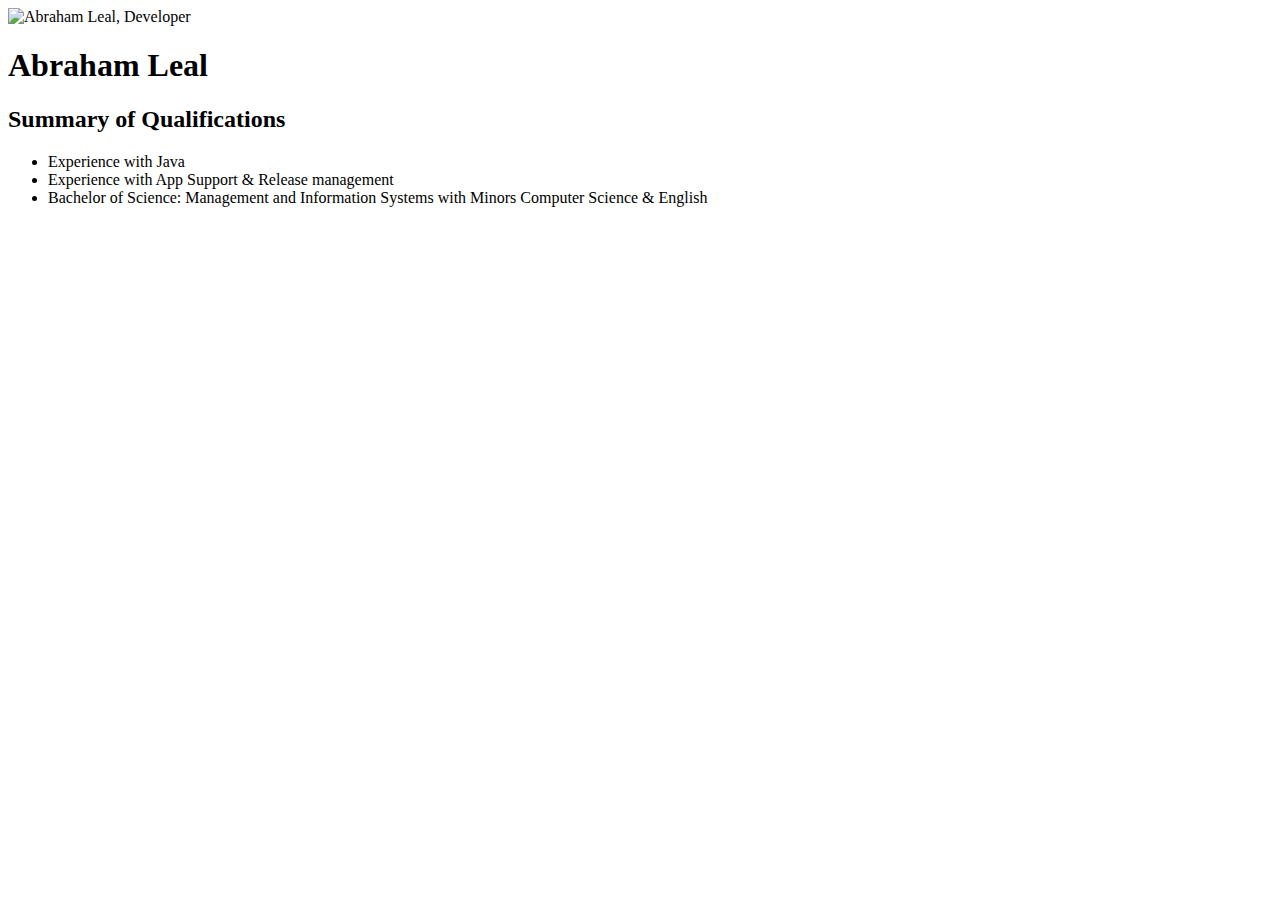
==== index.html @ b401cc83 "Adds index.html file for personal website" ====
<!DOCTYPE html>
<html>
    <head>
        <title>Abraham Leal's Resume</title>
    </head>
    <body>
        <img src="https://placeimg.com/200/200/people" alt="Abraham Leal, Developer">
        <h1>Abraham Leal</h1>
        <h2>Summary of Qualifications</h2>
            <ul>
                <li>Experience with Java</li>
                <li>Experience with App Support & Release management</li>
                <li>Bachelor of Science: Management and Information Systems with Minors Computer Science & English</li>
            </ul>
    </body>
</html>
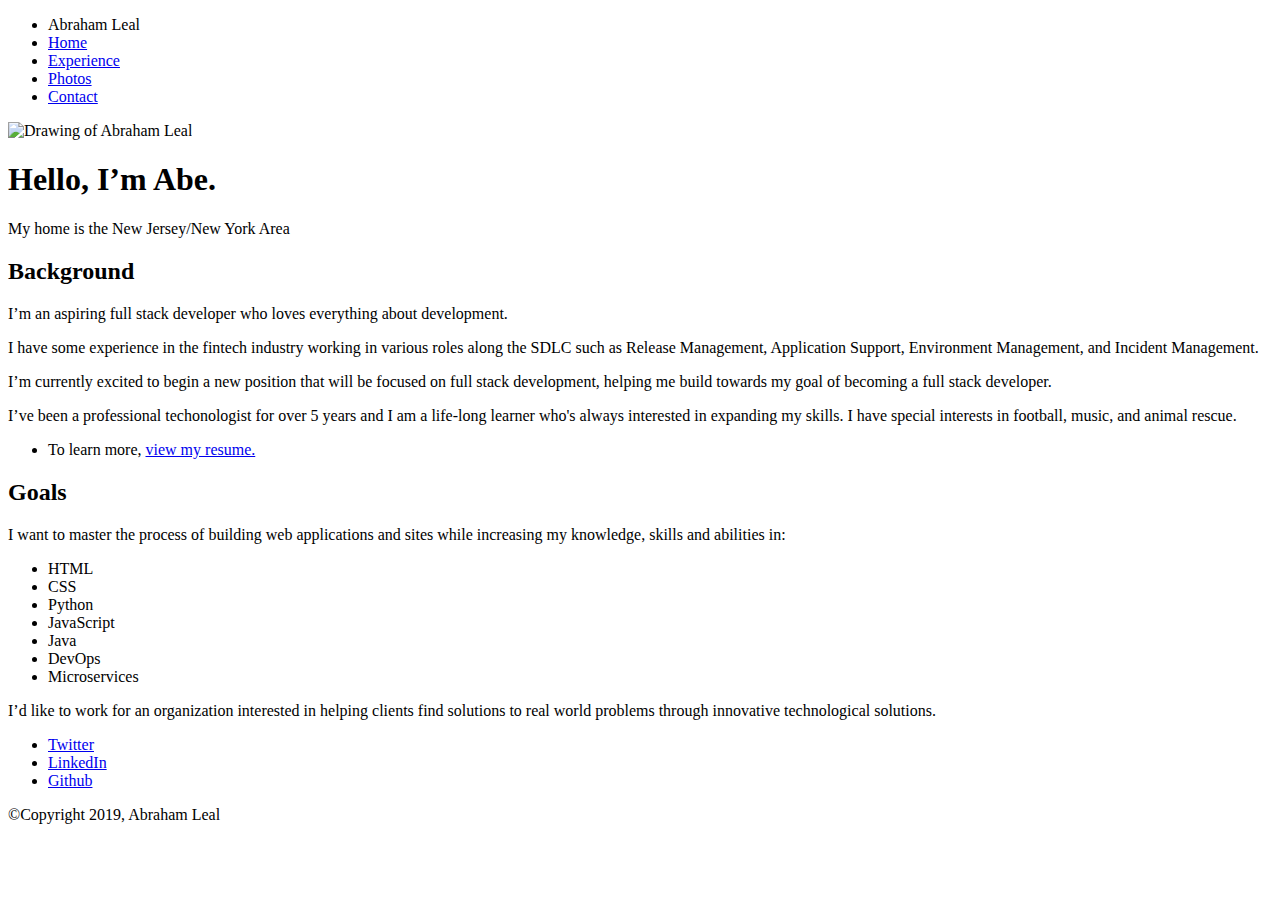
==== commit 1af88763: "Add favicon img for profile page" ====
--- a/index.html
+++ b/index.html
@@ -1,16 +1,66 @@
-<!DOCTYPE html>
-<html>
-    <head>
-        <title>Abraham Leal's Resume</title>
-    </head>
-    <body>
-        <img src="https://placeimg.com/200/200/people" alt="Abraham Leal, Developer">
-        <h1>Abraham Leal</h1>
-        <h2>Summary of Qualifications</h2>
-            <ul>
-                <li>Experience with Java</li>
-                <li>Experience with App Support & Release management</li>
-                <li>Bachelor of Science: Management and Information Systems with Minors Computer Science & English</li>
-            </ul>
-    </body>
-</html>+<!doctype html>
+<html lang="en">
+<head>
+    <meta charset="utf-8">
+    <title>Abraham Leal's Profile</title>
+    <meta name="viewport" content="width=device-width, initial-scale=1.0">
+    <link rel="stylesheet" href="styles.css">
+    <link href="https://fonts.googleapis.com/css?family=Muli%7CRoboto:400,300,500,700,900" rel="stylesheet"></head>
+    <link rel="icon" href="favicon.ico">
+<body>
+
+<div class="main-nav">
+    <ul class="nav">
+        <li class="name">Abraham Leal</li>
+        <li><a href="#">Home</a></li>
+        <li><a href="resume.html">Experience</a></li>
+        <li><a href="#">Photos</a></li>
+        <li><a href="#">Contact</a></li>
+    </ul>
+</div>
+
+<header>
+    <img src="images/me.jpeg" alt="Drawing of Abraham Leal" class="profile-image">
+    <h1 class="tag name">Hello, I’m Abe.</h1>
+    <p class="tag location">My home is the New Jersey/New York Area</p>
+</header>
+
+<main class="flex">
+    <div class="card">
+        <h2>Background</h2>
+        <p>I’m an aspiring full stack developer who loves everything about development.</p>
+        <p>I have some experience in the fintech industry working in various roles along the SDLC such as Release Management, Application Support, Environment Management, and Incident Management.</p>
+            <p>I’m currently excited to begin a new position that will be focused on full stack development, helping me build towards my goal of becoming a full stack developer.</p>
+        <p>I’ve been a professional techonologist for over 5 years and I am a life-long learner who's always interested in expanding my skills.  I have special interests in football, music, and animal rescue.</p>
+        <ul>
+            <li>To learn more, <a href="resume.html">view my resume.</a></li>
+        </ul>
+    </div>
+
+    <div class="card">
+        <h2>Goals</h2>
+        <p>I want to master the process of building web applications and sites while increasing my knowledge, skills and abilities in:</p>
+        <ul class="skills">
+            <li>HTML</li>
+            <li>CSS</li>
+            <li>Python</li>
+            <li>JavaScript</li>
+            <li>Java</li>
+            <li>DevOps</li>
+            <li>Microservices</li>
+        </ul>
+        <p>I’d like to work for an organization interested in helping clients find solutions to real world problems through innovative technological solutions.</p>
+    </div>
+
+</main>
+<footer>
+    <ul>
+        <li><a href="https://twitter.com/3Devel" class="social twitter">Twitter</a></li>
+        <li><a href="https://www.linkedin.com/in/abraham-leal-aa950058/" class="social linkedin">LinkedIn</a></li>
+        <li><a href="https://github.com/aleal629" class="social github">Github</a></li>
+    </ul>
+    <p class="copyright">&copy;Copyright 2019, Abraham Leal</p>
+</footer>
+</body>
+</html>
+
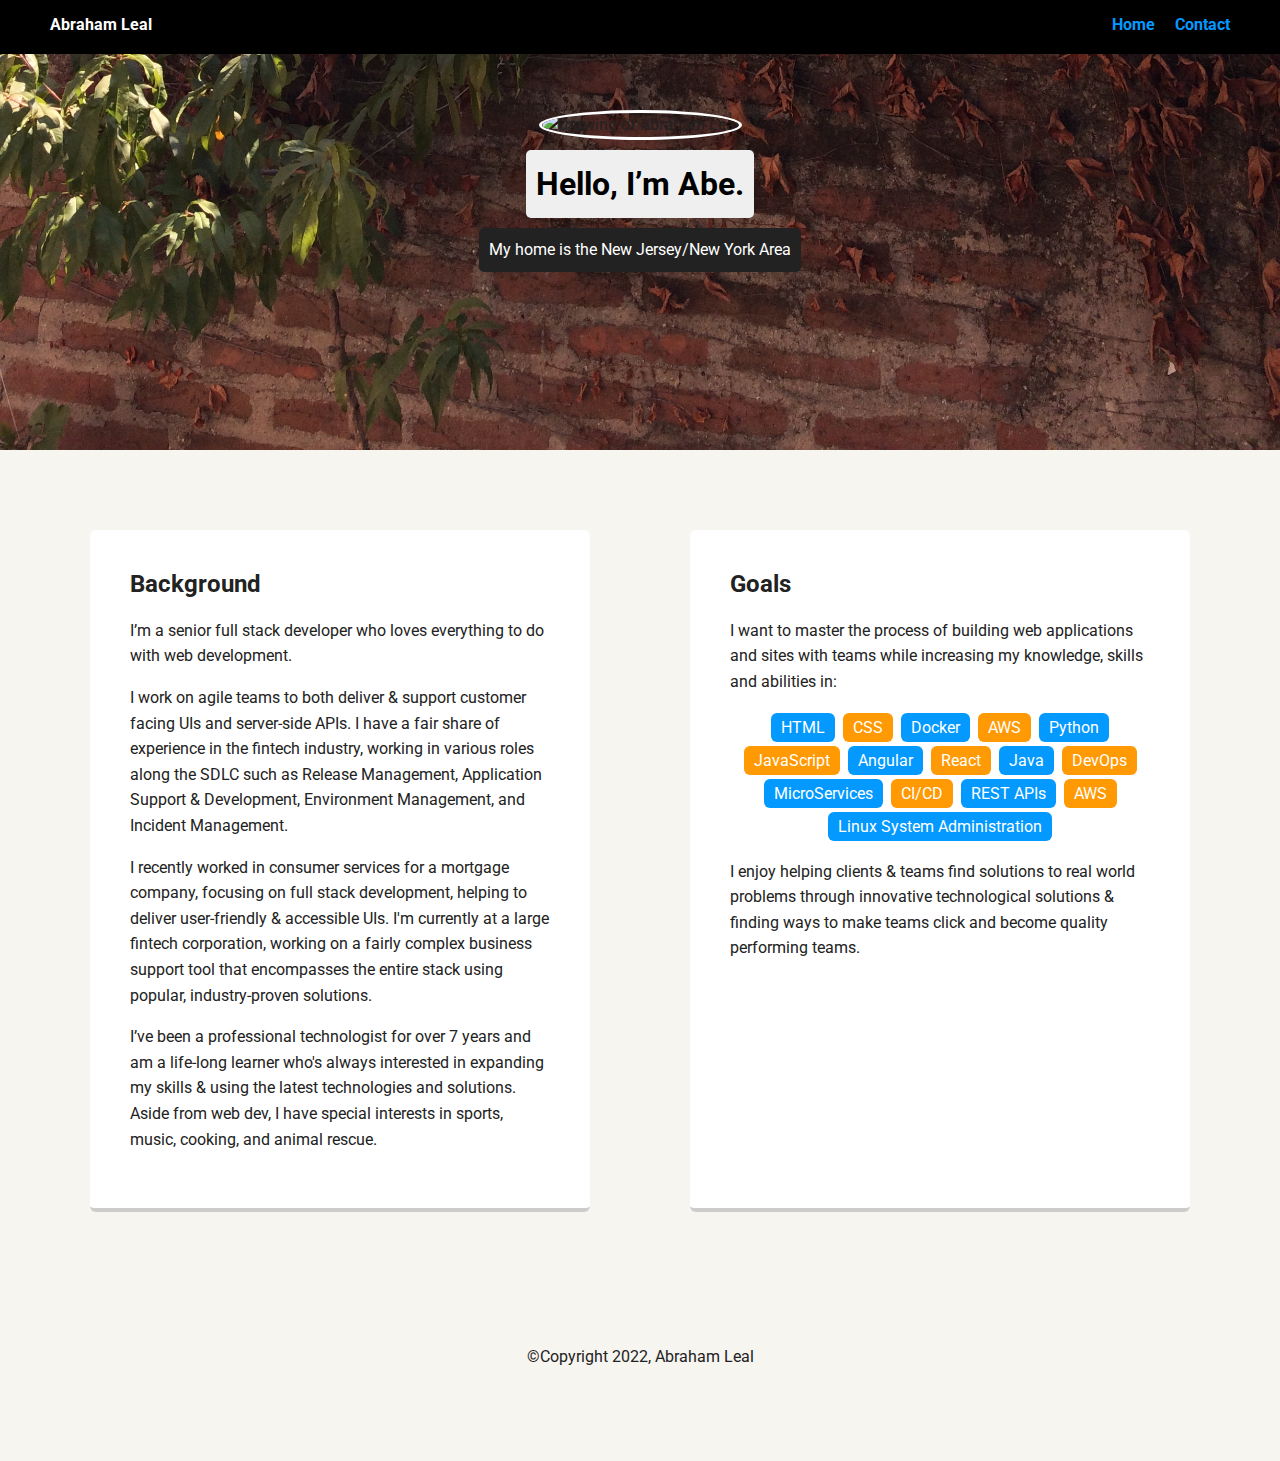
==== commit 346d2e8a: "Merge pull request #2 from NJDevel/develop" ====
--- a/index.html
+++ b/index.html
@@ -5,17 +5,18 @@
     <title>Abraham Leal's Profile</title>
     <meta name="viewport" content="width=device-width, initial-scale=1.0">
     <link rel="stylesheet" href="styles.css">
-    <link href="https://fonts.googleapis.com/css?family=Muli%7CRoboto:400,300,500,700,900" rel="stylesheet"></head>
-    <link rel="icon" href="favicon.ico">
+    <link href="https://fonts.googleapis.com/css?family=Muli%7CRoboto:400,300,500,700,900" rel="stylesheet">
+</head>
+<link rel="icon" href="favicon.ico">
 <body>
 
 <div class="main-nav">
     <ul class="nav">
         <li class="name">Abraham Leal</li>
         <li><a href="#">Home</a></li>
-        <li><a href="resume.html">Experience</a></li>
-        <li><a href="#">Photos</a></li>
-        <li><a href="#">Contact</a></li>
+        <!-- <li><a href="resume.html">Experience</a></li>
+        <li><a href="#">Photos</a></li> -->
+        <li><a href="mailto:abraham.carlos.leal@icloud.com">Contact</a></li>
     </ul>
 </div>
 
@@ -28,28 +29,47 @@
 <main class="flex">
     <div class="card">
         <h2>Background</h2>
-        <p>I’m an aspiring full stack developer who loves everything about development.</p>
-        <p>I have some experience in the fintech industry working in various roles along the SDLC such as Release Management, Application Support, Environment Management, and Incident Management.</p>
-            <p>I’m currently excited to begin a new position that will be focused on full stack development, helping me build towards my goal of becoming a full stack developer.</p>
-        <p>I’ve been a professional techonologist for over 5 years and I am a life-long learner who's always interested in expanding my skills.  I have special interests in football, music, and animal rescue.</p>
-        <ul>
+        <p>I’m a senior full stack developer who loves everything to do with web development.</p>
+        <p>I work on agile teams to both deliver & support customer facing UIs and server-side APIs. I have
+            a fair share of experience in the fintech
+            industry, working in various roles along the SDLC such as Release Management,
+            Application Support & Development, Environment Management, and Incident Management.</p>
+        <p>I recently worked in consumer services for a mortgage company, focusing on full stack development, helping
+            to deliver user-friendly & accessible UIs. I'm currently at a large fintech corporation, working on a
+            fairly complex business support tool
+            that encompasses the entire stack using popular, industry-proven solutions.</p>
+        <p>I’ve been a professional technologist for over 7 years and am a life-long learner who's always interested
+            in expanding my skills & using the latest technologies and solutions. Aside from web dev, I have special
+            interests in sports, music, cooking, and animal rescue.</p>
+        <!-- <ul>
             <li>To learn more, <a href="resume.html">view my resume.</a></li>
-        </ul>
+        </ul> -->
     </div>
 
     <div class="card">
         <h2>Goals</h2>
-        <p>I want to master the process of building web applications and sites while increasing my knowledge, skills and abilities in:</p>
+        <p>I want to master the process of building web applications and sites with teams while increasing my knowledge,
+            skills and
+            abilities in:</p>
         <ul class="skills">
             <li>HTML</li>
             <li>CSS</li>
+            <li>Docker</li>
+            <li>AWS</li>
             <li>Python</li>
             <li>JavaScript</li>
+            <li>Angular</li>
+            <li>React</li>
             <li>Java</li>
             <li>DevOps</li>
-            <li>Microservices</li>
+            <li>MicroServices</li>
+            <li>CI/CD</li>
+            <li>REST APIs</li>
+            <li>AWS</li>
+            <li>Linux System Administration</li>
         </ul>
-        <p>I’d like to work for an organization interested in helping clients find solutions to real world problems through innovative technological solutions.</p>
+        <p>I enjoy helping clients & teams find solutions to real world problems through innovative technological
+            solutions & finding ways to make teams click and become quality performing teams.</p>
     </div>
 
 </main>
@@ -57,9 +77,9 @@
     <ul>
         <li><a href="https://twitter.com/3Devel" class="social twitter">Twitter</a></li>
         <li><a href="https://www.linkedin.com/in/abraham-leal-aa950058/" class="social linkedin">LinkedIn</a></li>
-        <li><a href="https://github.com/aleal629" class="social github">Github</a></li>
+        <li><a href="https://github.com/NJDevel" class="social github">Github</a></li>
     </ul>
-    <p class="copyright">&copy;Copyright 2019, Abraham Leal</p>
+    <p class="copyright">&copy;Copyright 2022, Abraham Leal</p>
 </footer>
 </body>
 </html>
--- a/styles.css
+++ b/styles.css
@@ -0,0 +1,207 @@
+/* Global Layout Set-up */
+* {
+  box-sizing: border-box;
+}
+
+body {
+  margin: 0;
+  padding: 0;
+  text-align: center;
+  font-family: 'Roboto', sans-serif;
+  color: #222;
+  background: #f7f5f0;
+}
+/* Link Styles */
+
+a {
+  text-decoration: none;
+  color: #0499ff;
+}
+a:hover {
+  color: #6633ff;
+}
+
+/* Section Styles */
+
+.main-nav {
+  width: 100%;
+  background: black;
+  min-height: 30px;
+  padding: 10px;
+  position: fixed;
+  text-align: center;
+}
+.nav {
+  display: flex;
+  justify-content: space-around;
+  font-weight: 700;
+  list-style-type: none;
+  margin: 0 auto;
+  padding: 0;
+}
+.nav .name {
+  display: none;
+}
+.nav li {
+  padding: 5px 10px 10px 10px;
+}
+.nav a {
+  transition: all .5s;
+}
+.nav a:hover {
+  color: white
+}
+
+header {
+  text-align: center;
+  background: url('images/PeachTree.JPG') no-repeat bottom center ;
+  background-size: cover;
+  overflow: hidden;
+  padding-top: 60px;
+}
+header {
+  line-height: 1.5;
+}
+header .profile-image {
+  margin-top: 50px;
+  width: 150px;
+  height: 150px;
+  border-radius: 50%;
+  border: 3px solid white;
+  transition: all .5s;
+}
+header .profile-image:hover {
+  transform: scale(1.2) rotate(5deg);
+}
+.tag {
+  background-color: #efefef;
+  color: black;
+  padding: 10px;
+  border-radius: 5px;
+  display: table;
+  margin: 10px auto;
+}
+.location {
+  background-color: #222;
+  color: white;
+}
+.card {
+  margin: 30px;
+  padding: 20px 40px 40px;
+  max-width: 500px;
+  text-align: left;
+  background: #fff;
+  border-bottom: 4px solid #ccc;
+  border-radius: 6px;
+}
+.card:hover {
+  border-color: #ff99ff;
+}
+
+ul.skills {
+  padding: 0;
+  text-align: center;
+}
+
+.skills li {
+  border-radius: 6px;
+  display: inline-block;
+  background: #ff9904;
+  color: white;
+  padding: 5px 10px;
+  margin: 2px;
+}
+
+.skills li:nth-child(odd) {
+  background: #0399ff;
+}
+
+footer {
+  width: 100%;
+  min-height: 30px;
+  padding: 20px 0 40px 20px;
+}
+
+footer .copyright {
+  top: -8px;
+  margin-right: 20px;
+  font-size: .75em;
+}
+
+footer ul {
+  list-style-type: none;
+  margin: 0;
+  padding: 0;
+}
+
+footer ul li {
+  display: inline-block;
+}
+
+a.social {
+  display: inline-block;
+  text-indent: -9999px;
+  margin-left: 5px;
+  width: 30px;
+  height: 30px;
+  background-size: 30px 30px;
+  opacity: .5;
+  transition: all .25s;
+}
+a.twitter {
+  background-image: url(images/twitter.svg);
+}
+a.linkedin {
+  background-image: url(images/linkedin.svg);
+}
+a.github {
+  background-image: url(images/github.svg);
+}
+a.social:hover {
+  opacity: 1;
+}
+.clearfix {
+  clear: both;
+}
+
+/* Styles for larger screens */
+@media screen and (min-width: 720px) {
+
+  .flex {
+      display: flex;
+      max-width: 1200px;
+      justify-content: space-around;
+      margin: 0 auto;
+  }
+
+  header {
+    min-height: 450px;
+  }
+
+  .nav {
+    max-width: 1200px;
+  }
+
+  .nav .name {
+    display: block;
+    margin-right: auto;
+    color: white;
+  }
+
+  main {
+    padding-top: 50px;
+  }
+
+  main p {
+    line-height: 1.6em;
+  }
+
+  footer {
+    font-size: 1.3em;
+    max-width: 1200px;
+    margin: 40px auto;
+  }
+
+}
+
+
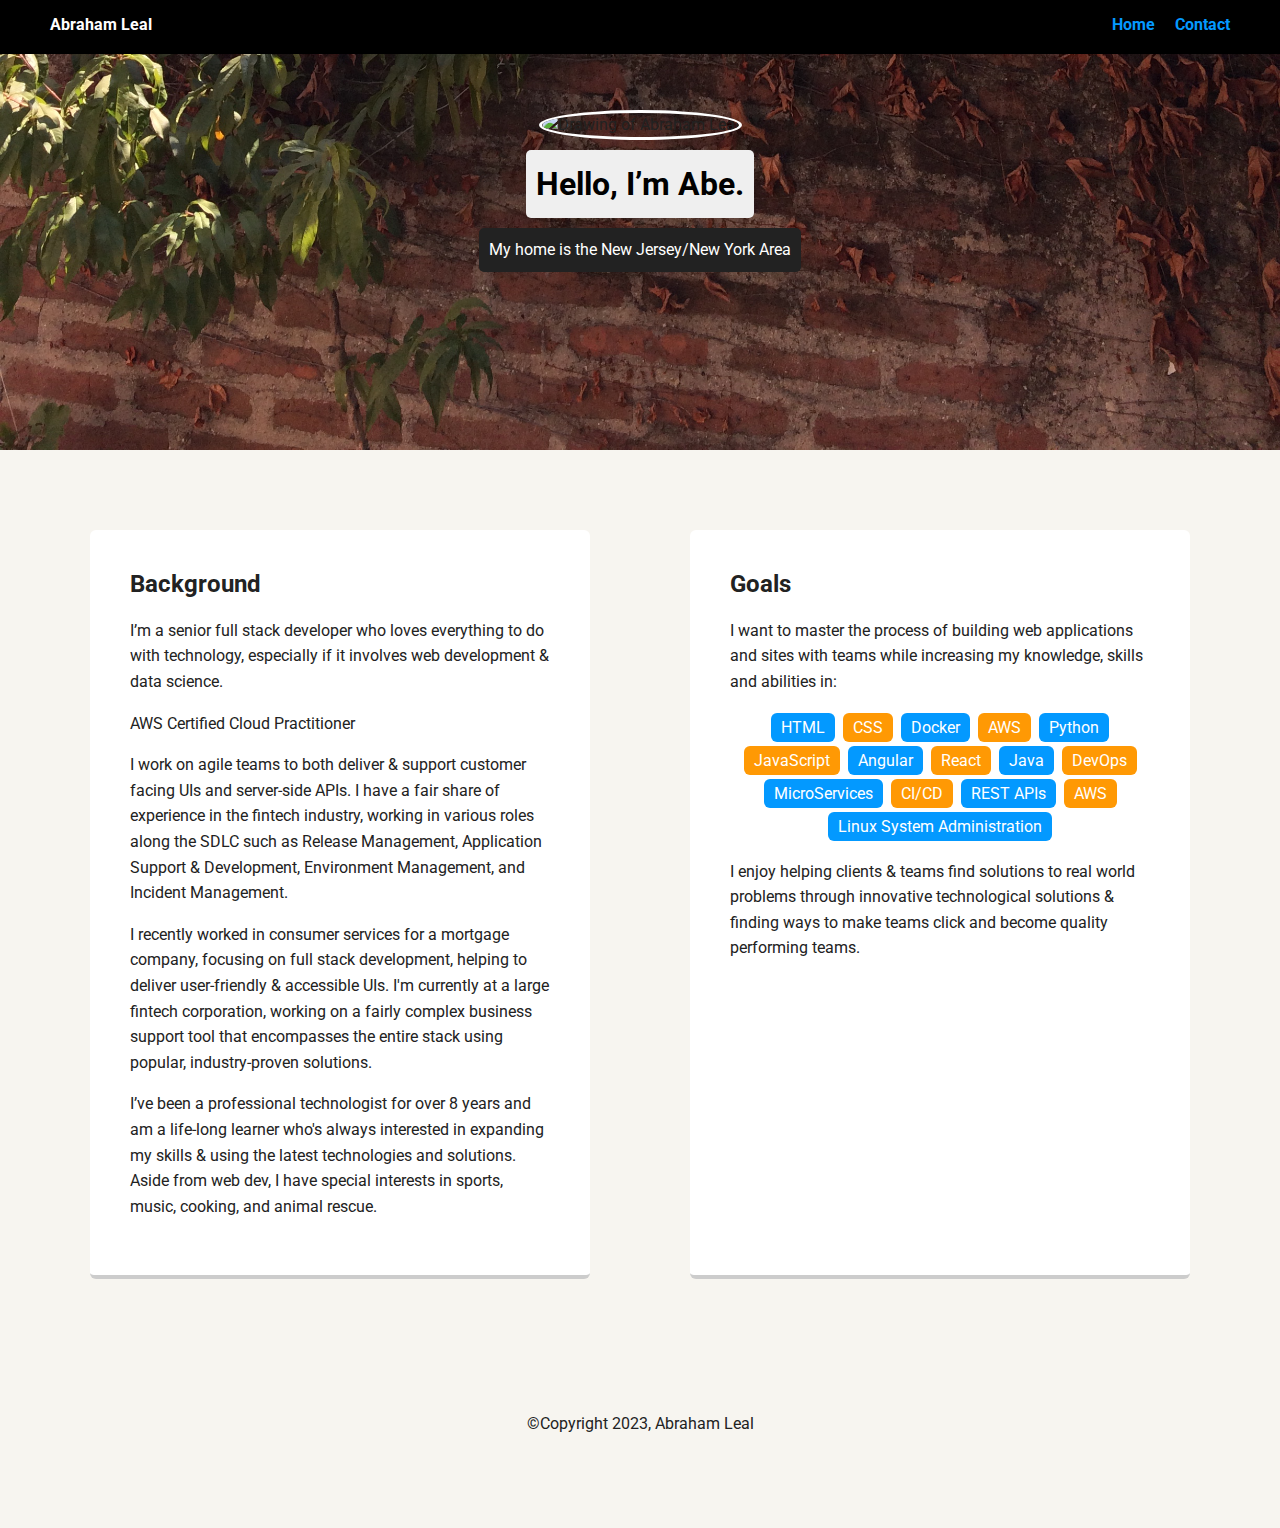
==== commit 5b4f3e3e: "Cloud Practitioner update" ====
--- a/index.html
+++ b/index.html
@@ -29,7 +29,8 @@
 <main class="flex">
     <div class="card">
         <h2>Background</h2>
-        <p>I’m a senior full stack developer who loves everything to do with web development.</p>
+        <p>I’m a senior full stack developer who loves everything to do with technology, especially if it involves web development & data science.</p>
+        <p>AWS Certified Cloud Practitioner</p>
         <p>I work on agile teams to both deliver & support customer facing UIs and server-side APIs. I have
             a fair share of experience in the fintech
             industry, working in various roles along the SDLC such as Release Management,
@@ -38,7 +39,7 @@
             to deliver user-friendly & accessible UIs. I'm currently at a large fintech corporation, working on a
             fairly complex business support tool
             that encompasses the entire stack using popular, industry-proven solutions.</p>
-        <p>I’ve been a professional technologist for over 7 years and am a life-long learner who's always interested
+        <p>I’ve been a professional technologist for over 8 years and am a life-long learner who's always interested
             in expanding my skills & using the latest technologies and solutions. Aside from web dev, I have special
             interests in sports, music, cooking, and animal rescue.</p>
         <!-- <ul>
@@ -75,11 +76,11 @@
 </main>
 <footer>
     <ul>
-        <li><a href="https://twitter.com/3Devel" class="social twitter">Twitter</a></li>
+        <li><a href="https://twitter.com/sonOfDocker" class="social twitter">Twitter</a></li>
         <li><a href="https://www.linkedin.com/in/abraham-leal-aa950058/" class="social linkedin">LinkedIn</a></li>
-        <li><a href="https://github.com/NJDevel" class="social github">Github</a></li>
+        <li><a href="https://github.com/sonOfDocker" class="social github">Github</a></li>
     </ul>
-    <p class="copyright">&copy;Copyright 2022, Abraham Leal</p>
+    <p class="copyright">&copy;Copyright 2023, Abraham Leal</p>
 </footer>
 </body>
 </html>
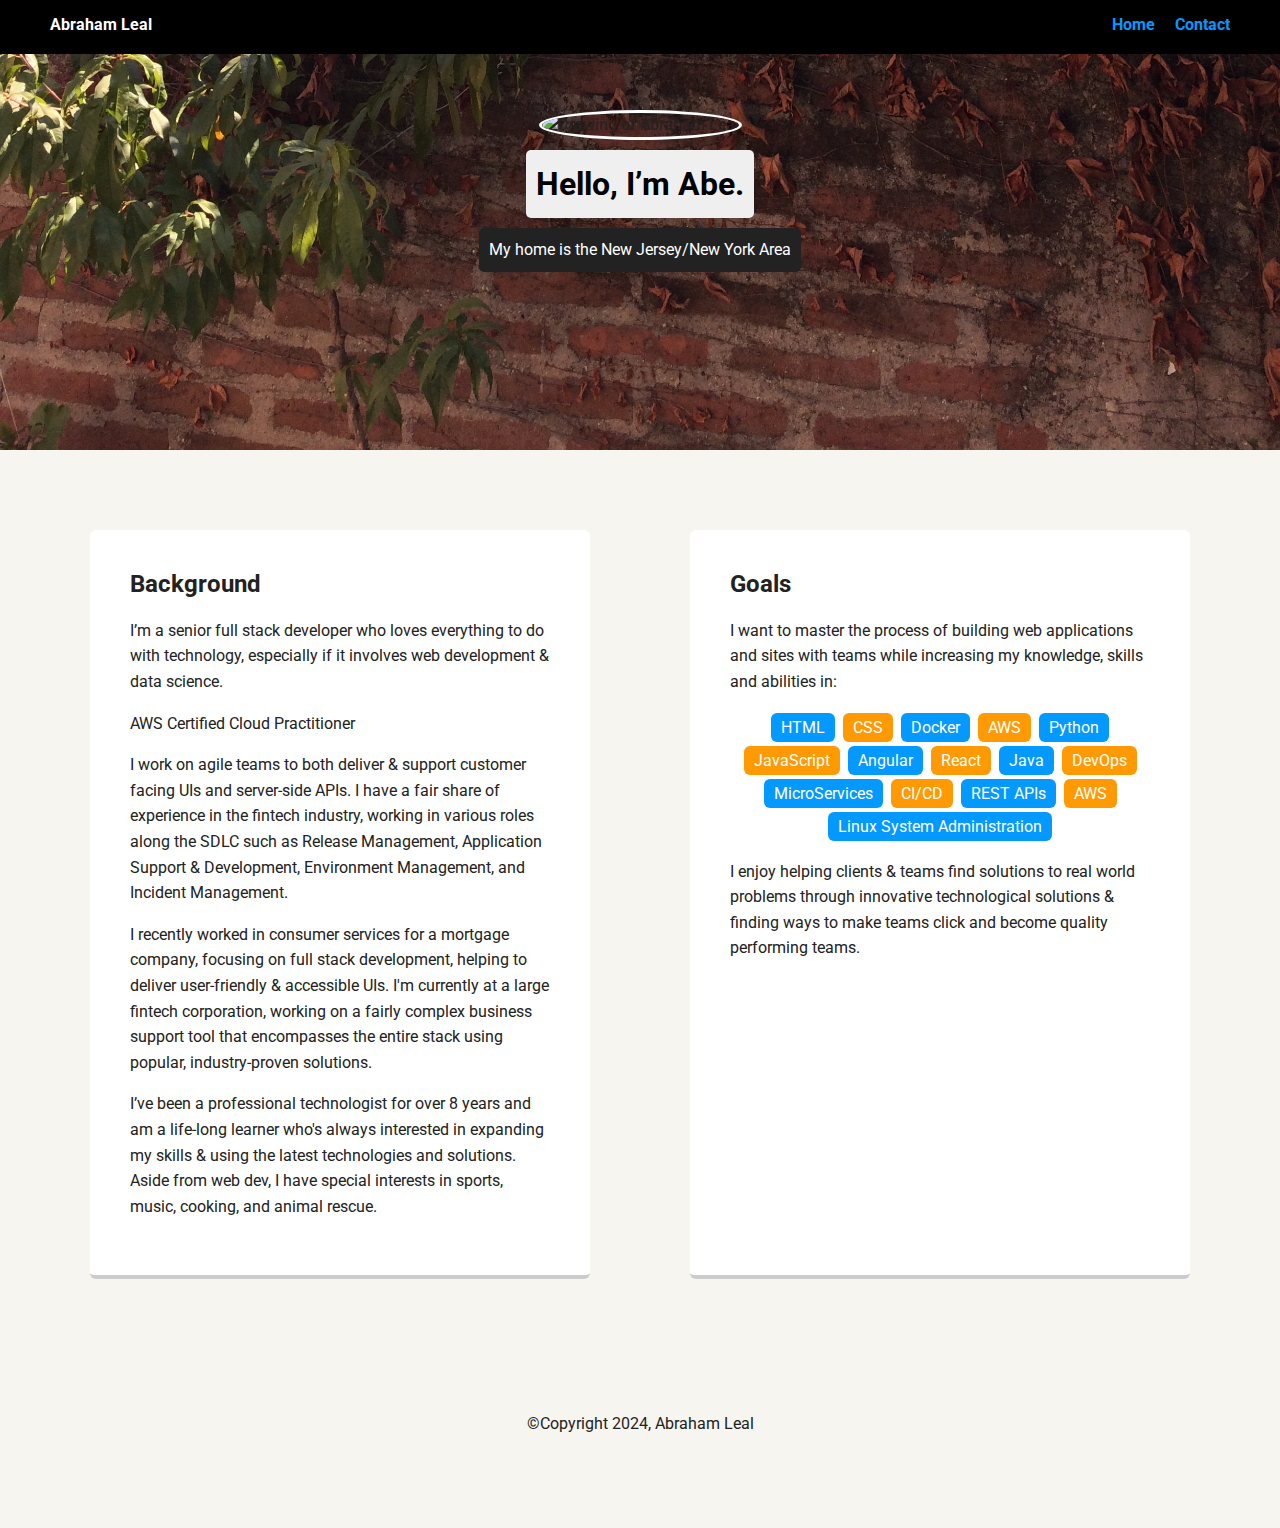
==== commit 883643e3: "Update copyright year" ====
--- a/index.html
+++ b/index.html
@@ -80,7 +80,7 @@
         <li><a href="https://www.linkedin.com/in/abraham-leal-aa950058/" class="social linkedin">LinkedIn</a></li>
         <li><a href="https://github.com/sonOfDocker" class="social github">Github</a></li>
     </ul>
-    <p class="copyright">&copy;Copyright 2023, Abraham Leal</p>
+    <p class="copyright">&copy;Copyright 2024, Abraham Leal</p>
 </footer>
 </body>
 </html>
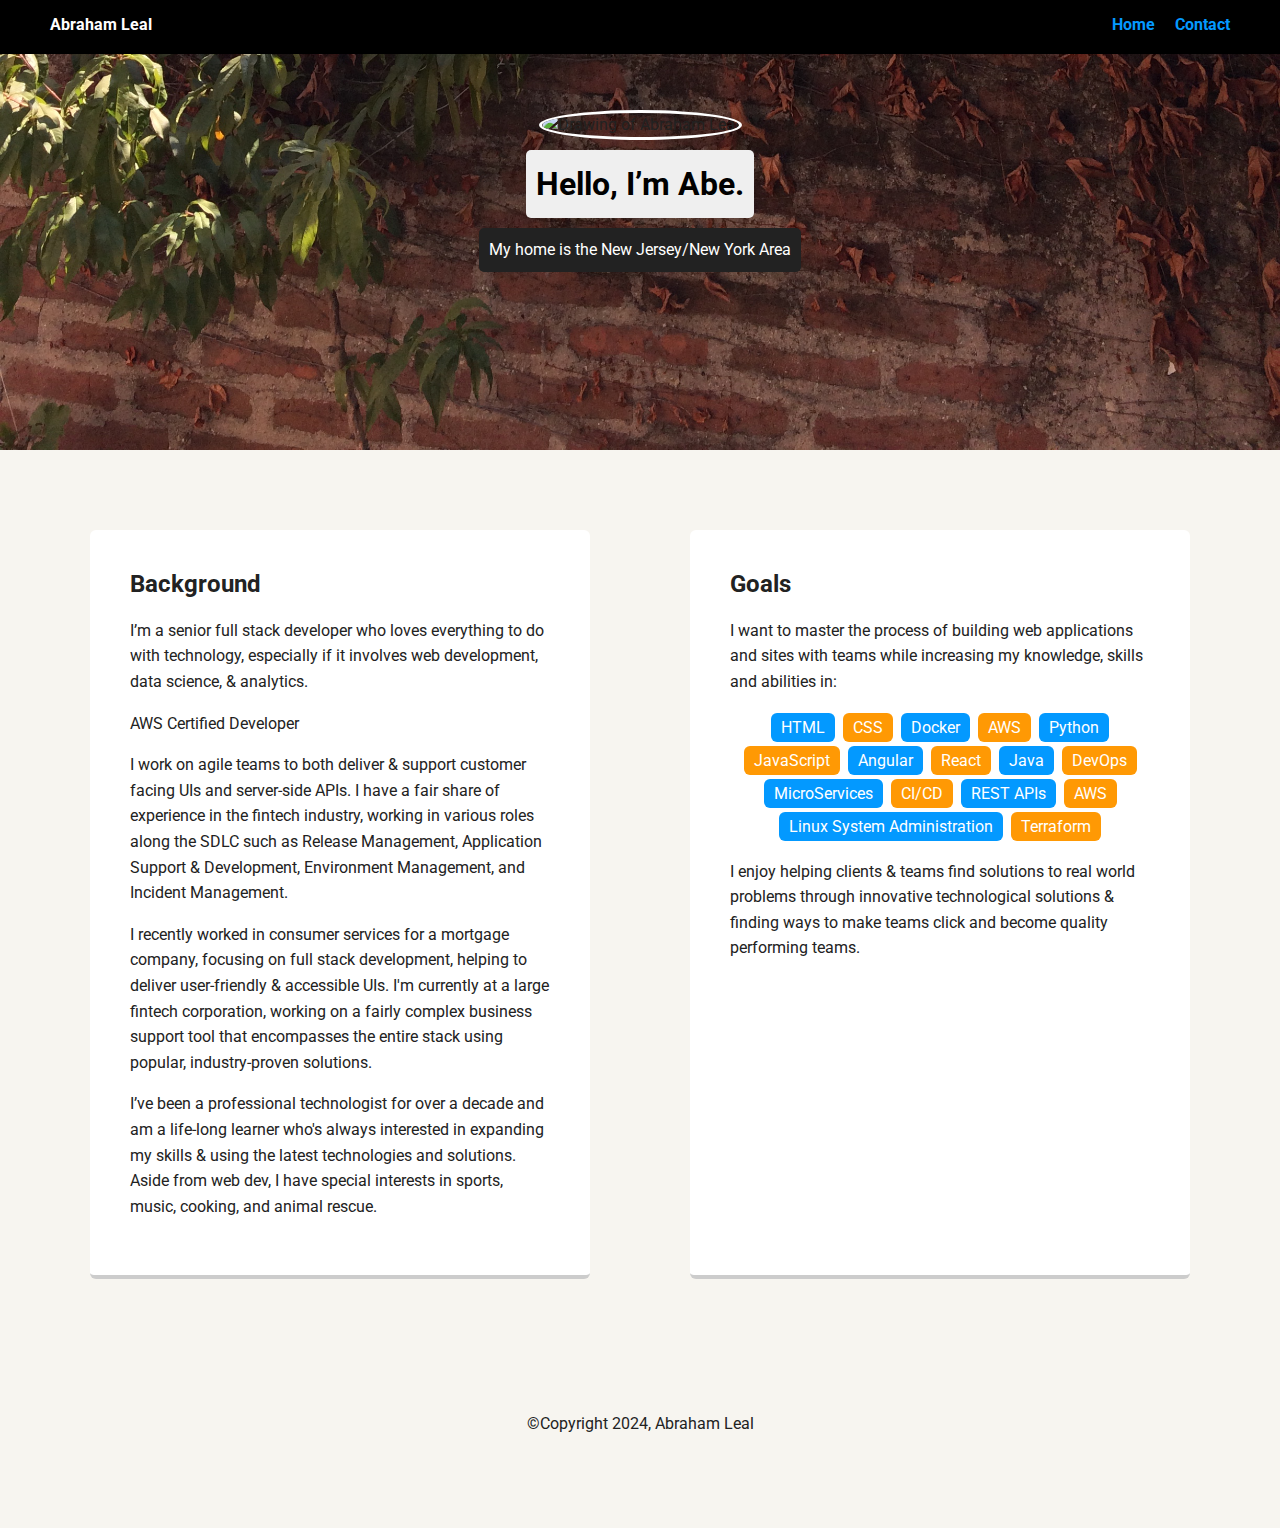
==== commit a03364f3: "Add terraform and analytics" ====
--- a/index.html
+++ b/index.html
@@ -29,8 +29,8 @@
 <main class="flex">
     <div class="card">
         <h2>Background</h2>
-        <p>I’m a senior full stack developer who loves everything to do with technology, especially if it involves web development & data science.</p>
-        <p>AWS Certified Cloud Practitioner</p>
+        <p>I’m a senior full stack developer who loves everything to do with technology, especially if it involves web development, data science, & analytics.</p>
+        <p>AWS Certified Developer</p>
         <p>I work on agile teams to both deliver & support customer facing UIs and server-side APIs. I have
             a fair share of experience in the fintech
             industry, working in various roles along the SDLC such as Release Management,
@@ -39,7 +39,7 @@
             to deliver user-friendly & accessible UIs. I'm currently at a large fintech corporation, working on a
             fairly complex business support tool
             that encompasses the entire stack using popular, industry-proven solutions.</p>
-        <p>I’ve been a professional technologist for over 8 years and am a life-long learner who's always interested
+        <p>I’ve been a professional technologist for over a decade and am a life-long learner who's always interested
             in expanding my skills & using the latest technologies and solutions. Aside from web dev, I have special
             interests in sports, music, cooking, and animal rescue.</p>
         <!-- <ul>
@@ -68,6 +68,7 @@
             <li>REST APIs</li>
             <li>AWS</li>
             <li>Linux System Administration</li>
+            <li>Terraform</li>
         </ul>
         <p>I enjoy helping clients & teams find solutions to real world problems through innovative technological
             solutions & finding ways to make teams click and become quality performing teams.</p>
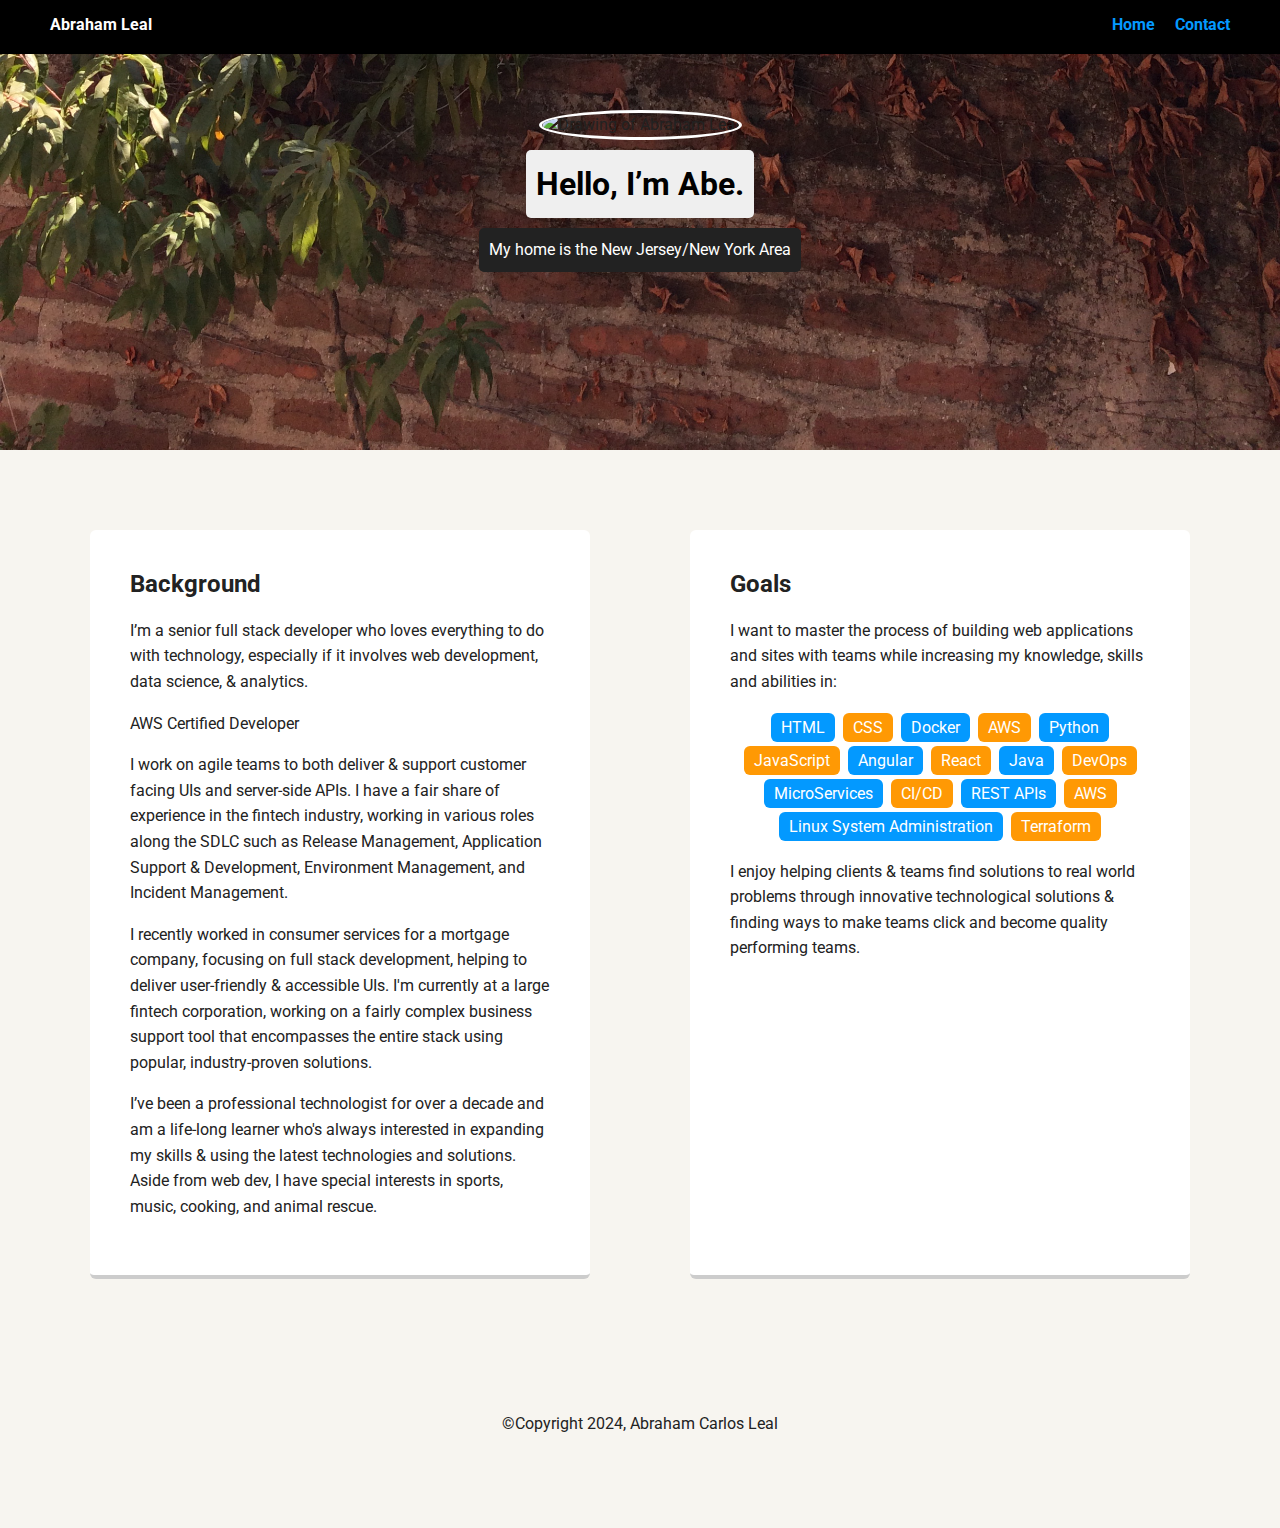
==== commit f2d9d220: "Add middle name" ====
--- a/index.html
+++ b/index.html
@@ -81,8 +81,7 @@
         <li><a href="https://www.linkedin.com/in/abraham-leal-aa950058/" class="social linkedin">LinkedIn</a></li>
         <li><a href="https://github.com/sonOfDocker" class="social github">Github</a></li>
     </ul>
-    <p class="copyright">&copy;Copyright 2024, Abraham Leal</p>
+    <p class="copyright">&copy;Copyright 2024, Abraham Carlos Leal</p>
 </footer>
 </body>
 </html>
-
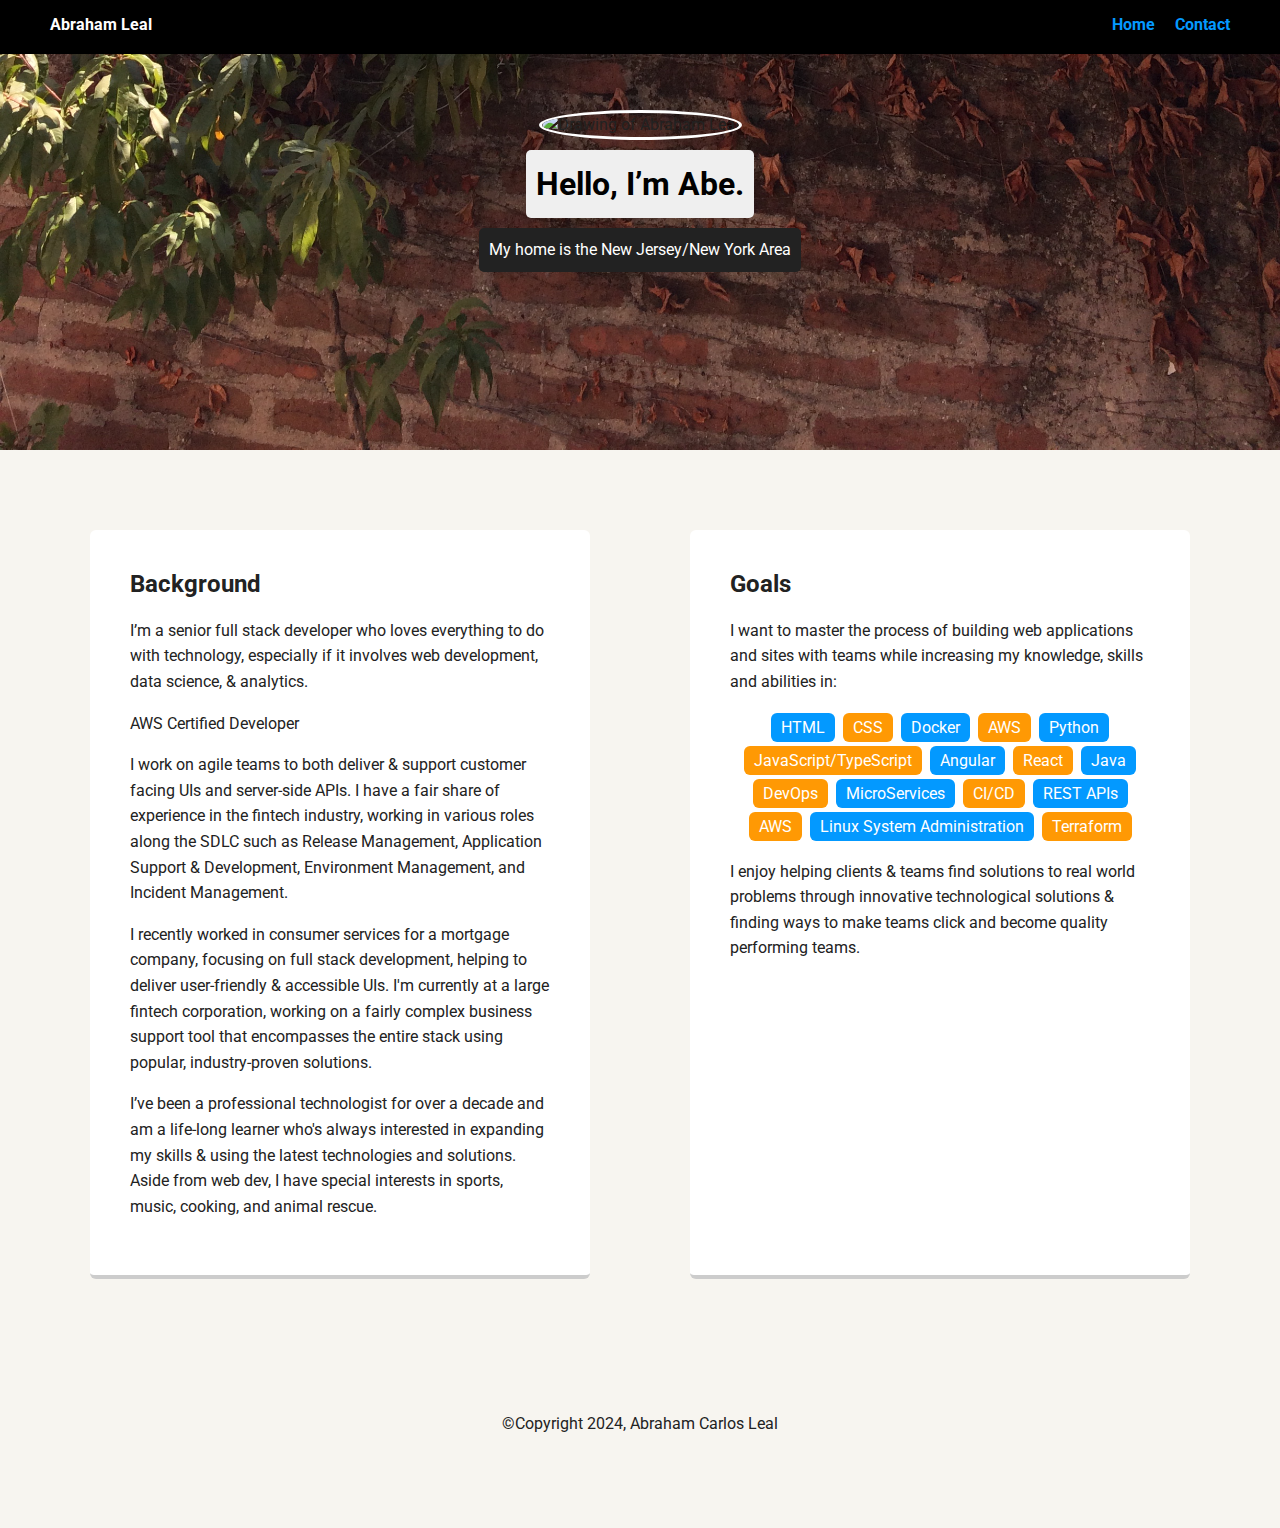
==== commit ad3187a2: "Add TS" ====
--- a/index.html
+++ b/index.html
@@ -58,7 +58,7 @@
             <li>Docker</li>
             <li>AWS</li>
             <li>Python</li>
-            <li>JavaScript</li>
+            <li>JavaScript/TypeScript</li>
             <li>Angular</li>
             <li>React</li>
             <li>Java</li>
